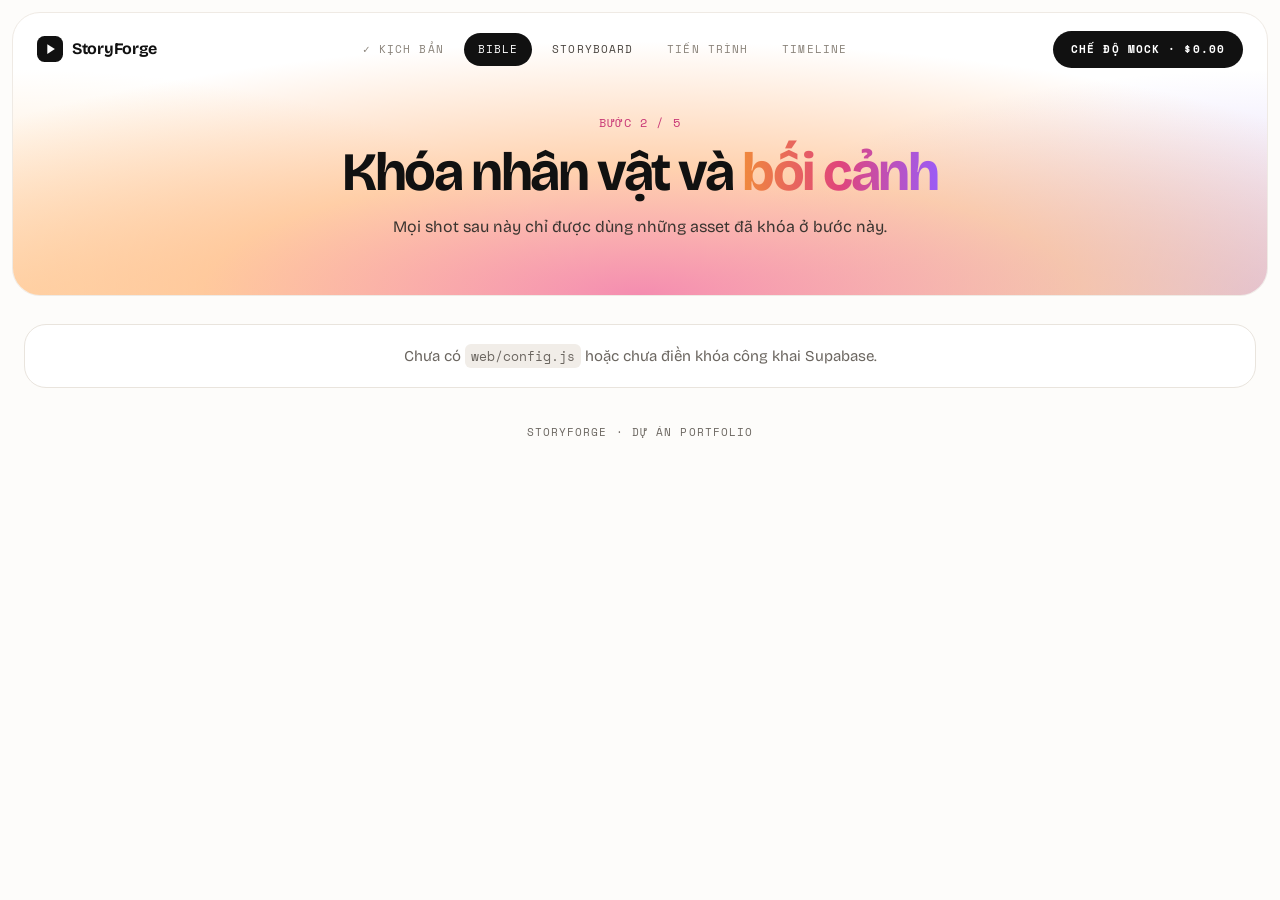
==== web/bible.html @ e64aa0d4 "Add Bible and Storyboard pages Co-Authored-By: Claude Sonnet 5.5 <noreply@anthropic.com>" ====
<!doctype html>
<html lang="vi">
<head>
<meta charset="utf-8">
<meta name="viewport" content="width=device-width, initial-scale=1">
<title>Bible | StoryForge</title>
<link rel="icon" href="data:image/svg+xml,%3Csvg xmlns='http://www.w3.org/2000/svg' viewBox='0 0 24 24'%3E%3Crect width='24' height='24' rx='7' fill='%23111'/%3E%3Cpath d='M9.5 7.5v9l7-4.5z' fill='%23fff'/%3E%3C/svg%3E">
<link rel="preconnect" href="https://fonts.googleapis.com">
<link rel="preconnect" href="https://fonts.gstatic.com" crossorigin>
<link href="https://fonts.googleapis.com/css2?family=Bricolage+Grotesque:opsz,wght@12..96,400;500;600;700&family=Space+Mono:wght@400;700&display=swap" rel="stylesheet">
<link rel="stylesheet" href="styles.css?v=2">
</head>
<body>
<div class="shell">
  <header class="hero app-hero" id="hero"></header>
  <main class="content" id="content" aria-live="polite"><div class="card note-box">Đang tải…</div></main>
  <footer class="mono" style="font-size:11px;text-align:center;padding:36px 0 40px;color:var(--muted)">StoryForge · dự án portfolio</footer>
</div>
<script src="config.js"></script>
<script src="app.js?v=2"></script>
<script>
const TILES = ['linear-gradient(160deg,#F08A3C,#E0457B)', 'linear-gradient(160deg,#E0457B,#9B5CF6)', 'linear-gradient(160deg,#9B5CF6,#4A5FD6)', 'linear-gradient(160deg,#F5948C,#B25FD0)'];

SF.boot({
  active: 'bible', step: 2, pageTitle: 'Bible',
  title: 'Khóa nhân vật và <span class="grad-text">bối cảnh</span>',
  sub: 'Mọi shot sau này chỉ được dùng những asset đã khóa ở bước này.',
}, async (project, root) => {
  const [chars, locs] = await Promise.all([
    SF.query(`characters?project_id=eq.${project.id}&select=*&order=name`),
    SF.query(`locations?project_id=eq.${project.id}&select=*&order=name`),
  ]);
  const e = SF.esc;

  const charCard = (c, i) => `
    <article class="card asset">
      <div class="thumb" style="background:${TILES[i % TILES.length]}" aria-hidden="true">${e(c.name.charAt(0))}</div>
      <div class="body">
        <h3>${e(c.name)}</h3>
        <div class="meta">${e([c.gender, c.age ? c.age + ' tuổi' : ''].filter(Boolean).join(' · '))}</div>
        ${c.appearance ? `<p><b>Ngoại hình:</b> ${e(c.appearance)}</p>` : ''}
        ${c.outfit ? `<p><b>Trang phục:</b> ${e(c.outfit)}</p>` : ''}
        ${(c.accessories || []).length ? `<div class="chips">${c.accessories.map((a) => `<span class="chip">${e(a)}</span>`).join('')}</div>` : ''}
        ${c.voice ? `<p class="meta">Giọng: ${e(c.voice)}</p>` : ''}
      </div>
    </article>`;

  const locCard = (l, i) => `
    <article class="card asset">
      <div class="thumb" style="background:${TILES[(i + 2) % TILES.length]}" aria-hidden="true">${e(l.name.charAt(0))}</div>
      <div class="body">
        <h3>${e(l.name)}</h3>
        ${l.description ? `<p>${e(l.description)}</p>` : ''}
        ${l.lighting ? `<p class="meta">Ánh sáng: ${e(l.lighting)}</p>` : ''}
      </div>
    </article>`;

  root.innerHTML = `
    <div class="summary">
      <span class="chip">Dự án: <b>${e(project.title)}</b></span>
      <span class="chip">${chars.length} nhân vật</span>
      <span class="chip">${locs.length} bối cảnh</span>
    </div>
    <section class="group">
      <h2 class="mono">• Nhân vật</h2>
      <div class="grid">${chars.map(charCard).join('') || '<div class="card note-box">Chưa có nhân vật.</div>'}</div>
    </section>
    <section class="group">
      <h2 class="mono">• Bối cảnh</h2>
      <div class="grid">${locs.map(locCard).join('') || '<div class="card note-box">Chưa có bối cảnh.</div>'}</div>
    </section>`;
});
</script>
</body>
</html>
---- web/styles.css ----
/* StoryForge: nền sáng, gradient cam hồng tím, nút viên thuốc đen. */
:root {
  --bg: #FDFCFA;
  --card: #FFFFFF;
  --ink: #111111;
  --text: #2B2723;
  --muted: #6B6660;
  --line: #E9E4DD;
  --soft: #F1EDE8;
  --pink: #C93A77;
  --green: #1E7F52;
  --amber: #8F5E14;
  --grad: linear-gradient(90deg, #F08A3C, #E0457B, #9B5CF6);
  --font: 'Bricolage Grotesque', system-ui, sans-serif;
  --mono: 'Space Mono', ui-monospace, monospace;
}

* { box-sizing: border-box; }
html { scroll-behavior: smooth; }
body {
  margin: 0;
  background: var(--bg);
  color: var(--ink);
  font-family: var(--font);
  font-size: 15px;
  line-height: 1.5;
}
a { color: inherit; text-decoration: none; }
img, svg { max-width: 100%; }

.mono {
  font-family: var(--mono);
  text-transform: uppercase;
  letter-spacing: .1em;
  font-size: 12px;
}
.eyebrow { color: var(--pink); }
.grad-text {
  background: var(--grad);
  -webkit-background-clip: text;
  background-clip: text;
  color: transparent;
}

/* Nút */
.btn {
  display: inline-flex;
  align-items: center;
  gap: 14px;
  min-height: 44px;
  padding: 0 22px;
  border-radius: 999px;
  border: 0;
  background: var(--soft);
  color: var(--ink);
  font: 700 12px var(--mono);
  text-transform: uppercase;
  letter-spacing: .1em;
  white-space: nowrap;
  cursor: pointer;
}
.btn-dark { background: var(--ink); color: #fff; padding-right: 5px; }
.btn-dark .arrow {
  width: 34px; height: 34px; border-radius: 50%;
  background: #fff; color: var(--ink);
  display: inline-flex; align-items: center; justify-content: center;
  font-size: 15px;
}
.btn-dark.no-arrow { padding-right: 22px; }
.btn:focus-visible, a:focus-visible { outline: 3px solid #9B5CF6; outline-offset: 2px; }

/* Khung trang */
.shell { max-width: 1280px; margin: 0 auto; padding: 12px; }
.hero {
  position: relative;
  overflow: hidden;
  border-radius: 28px;
  border: 1px solid #EFEAE4;
  background: #fff;
}
.topbar {
  position: relative;
  z-index: 2;
  display: flex;
  align-items: center;
  justify-content: space-between;
  gap: 16px;
  padding: 18px 24px;
}
.logo { display: flex; align-items: center; gap: 9px; font-weight: 700; font-size: 16px; letter-spacing: -.3px; }
.logo svg { flex: none; }
.nav { display: flex; gap: 32px; }
.nav a { color: var(--ink); }

.section-title { font-size: clamp(28px, 4.2vw, 48px); line-height: 1.2; font-weight: 600; letter-spacing: -1.8px; }
.card {
  background: var(--card);
  border: 1px solid var(--line);
  border-radius: 22px;
  padding: 20px;
}

@media (max-width: 720px) {
  .nav { display: none; }
  .topbar { padding: 14px 16px; }
}

/* ---------- Trang app (Bible, Storyboard, ...) ---------- */
.app-hero { overflow: hidden; }
.app-bg {
  position: absolute;
  inset: 0;
  background:
    radial-gradient(70% 90% at 50% 100%, #F2709CCC 0%, #FFB47A99 50%, #FFFFFF00 100%),
    radial-gradient(45% 80% at 100% 100%, #9B7BF066 0%, #9B7BF000 100%),
    radial-gradient(45% 80% at 0% 100%, #FFC27A88 0%, #FFC27A00 100%);
}
.steps { position: relative; display: flex; flex-wrap: wrap; justify-content: center; gap: 6px; font-size: 11px; }
.pill { padding: 8px 14px; border-radius: 999px; color: #4A4540; white-space: nowrap; }
.pill.on { background: var(--ink); color: #fff; }
.pill.off { color: #8A837A; cursor: default; }
a.pill:hover { background: #ffffff99; }
.badge-mock { background: var(--ink); color: #fff; padding: 10px 18px; border-radius: 999px; font-weight: 700; font-size: 11px; white-space: nowrap; }
.page-hero { position: relative; text-align: center; padding: 28px 20px 56px; }
.page-hero h1 { margin: 12px 0 0; font-size: clamp(32px, 5vw, 54px); line-height: 1.06; font-weight: 700; letter-spacing: -0.045em; }
.page-hero p { margin: 14px auto 0; max-width: 560px; font-size: 16px; line-height: 1.5; color: #3A3530; }

.content { padding: 28px 12px 0; }
.content h2.mono { color: var(--muted); font-weight: 400; margin: 0 0 14px; }
.grid { display: grid; gap: 16px; grid-template-columns: repeat(auto-fill, minmax(260px, 1fr)); }
.group + .group { margin-top: 36px; }
.note-box { text-align: center; color: var(--muted); }
.note-box.err { color: #B3261E; }
code { font-family: var(--mono); background: var(--soft); padding: 2px 6px; border-radius: 6px; font-size: 13px; }

.badge { display: inline-flex; align-items: center; gap: 6px; padding: 4px 10px; border-radius: 999px; font-size: 12px; font-weight: 500; }
.badge i { width: 6px; height: 6px; border-radius: 50%; background: currentColor; }
.badge.pending { background: #B7791F1F; color: var(--amber); }
.badge.approved { background: #1E9E631F; color: var(--green); }
.badge.failed { background: #D92D201F; color: #B3261E; }

.asset { padding: 12px; display: flex; flex-direction: column; gap: 12px; }
.asset .thumb { height: 150px; border-radius: 14px; display: flex; align-items: flex-end; padding: 12px; color: #fff; font: 700 54px/1 var(--font); letter-spacing: -2px; }
.asset .body { padding: 0 6px 6px; display: flex; flex-direction: column; gap: 6px; }
.asset h3 { margin: 0; font-size: 20px; font-weight: 600; letter-spacing: -.5px; }
.asset .meta { color: var(--muted); font-size: 13px; }
.asset p { margin: 0; font-size: 14px; color: var(--text); }
.chips { display: flex; flex-wrap: wrap; gap: 6px; }
.chip { padding: 3px 10px; border-radius: 999px; background: var(--soft); font-size: 12px; }

.scene-head { display: flex; flex-wrap: wrap; align-items: baseline; gap: 6px 14px; margin-bottom: 14px; }
.scene-head h2 { margin: 0; font-size: 22px; letter-spacing: -.5px; font-weight: 600; }
.scene-head .meta { color: var(--muted); font-size: 13px; }
.shot { padding: 12px; display: flex; flex-direction: column; gap: 10px; }
.shot .frame { aspect-ratio: 16 / 9; border-radius: 14px; overflow: hidden; background: #0A0C11; display: flex; align-items: center; justify-content: center; color: #A39C93; font-size: 13px; }
.shot .frame img { width: 100%; height: 100%; object-fit: cover; display: block; }
.shot .row { display: flex; justify-content: space-between; align-items: center; gap: 8px; padding: 0 6px; }
.shot .row b { font-size: 15px; }
.shot .action { padding: 0 6px; font-size: 14px; color: var(--text); }
.shot .says { padding: 0 6px; font-size: 14px; }
.shot .says b { color: var(--pink); font-weight: 600; }
.shot .foot { padding: 0 6px 6px; color: var(--muted); font-size: 12px; display: flex; flex-wrap: wrap; gap: 4px 14px; }
.summary { display: flex; flex-wrap: wrap; gap: 8px; margin-bottom: 28px; }
.summary .chip { background: #fff; border: 1px solid var(--line); font-size: 13px; padding: 6px 14px; }

@media (max-width: 820px) {
  .topbar { flex-wrap: wrap; }
  .steps { order: 3; width: 100%; }
  .page-hero { padding-bottom: 40px; }
}
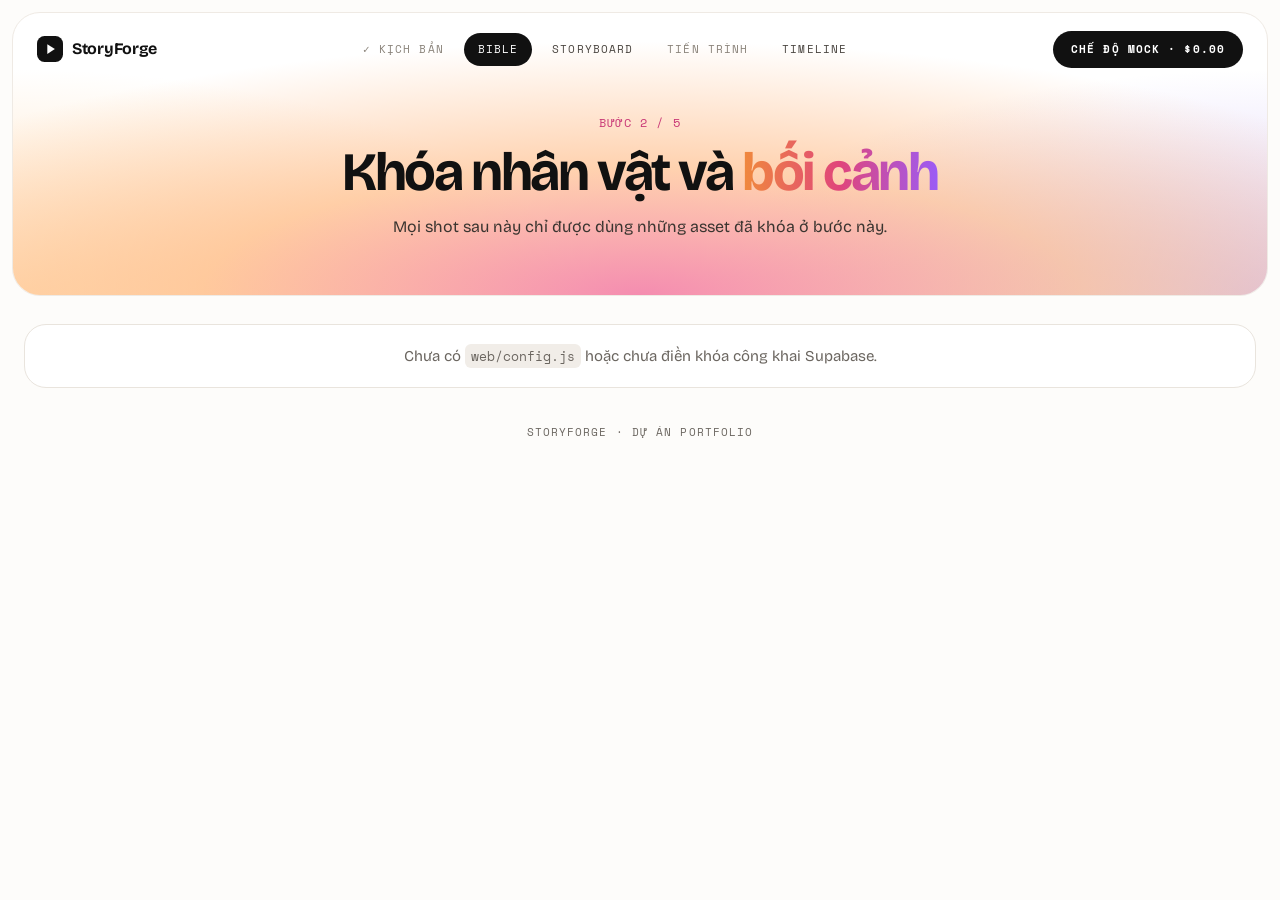
==== commit 2800d5f4: "Add timeline page and render manifest Co-Authored-By: Claude Sonnet 5.5 <noreply@anthropic.com>" ====
--- a/web/bible.html
+++ b/web/bible.html
@@ -17,7 +17,7 @@
   <footer class="mono" style="font-size:11px;text-align:center;padding:36px 0 40px;color:var(--muted)">StoryForge · dự án portfolio</footer>
 </div>
 <script src="config.js"></script>
-<script src="app.js?v=2"></script>
+<script src="app.js?v=3"></script>
 <script>
 const TILES = ['linear-gradient(160deg,#F08A3C,#E0457B)', 'linear-gradient(160deg,#E0457B,#9B5CF6)', 'linear-gradient(160deg,#9B5CF6,#4A5FD6)', 'linear-gradient(160deg,#F5948C,#B25FD0)'];
 
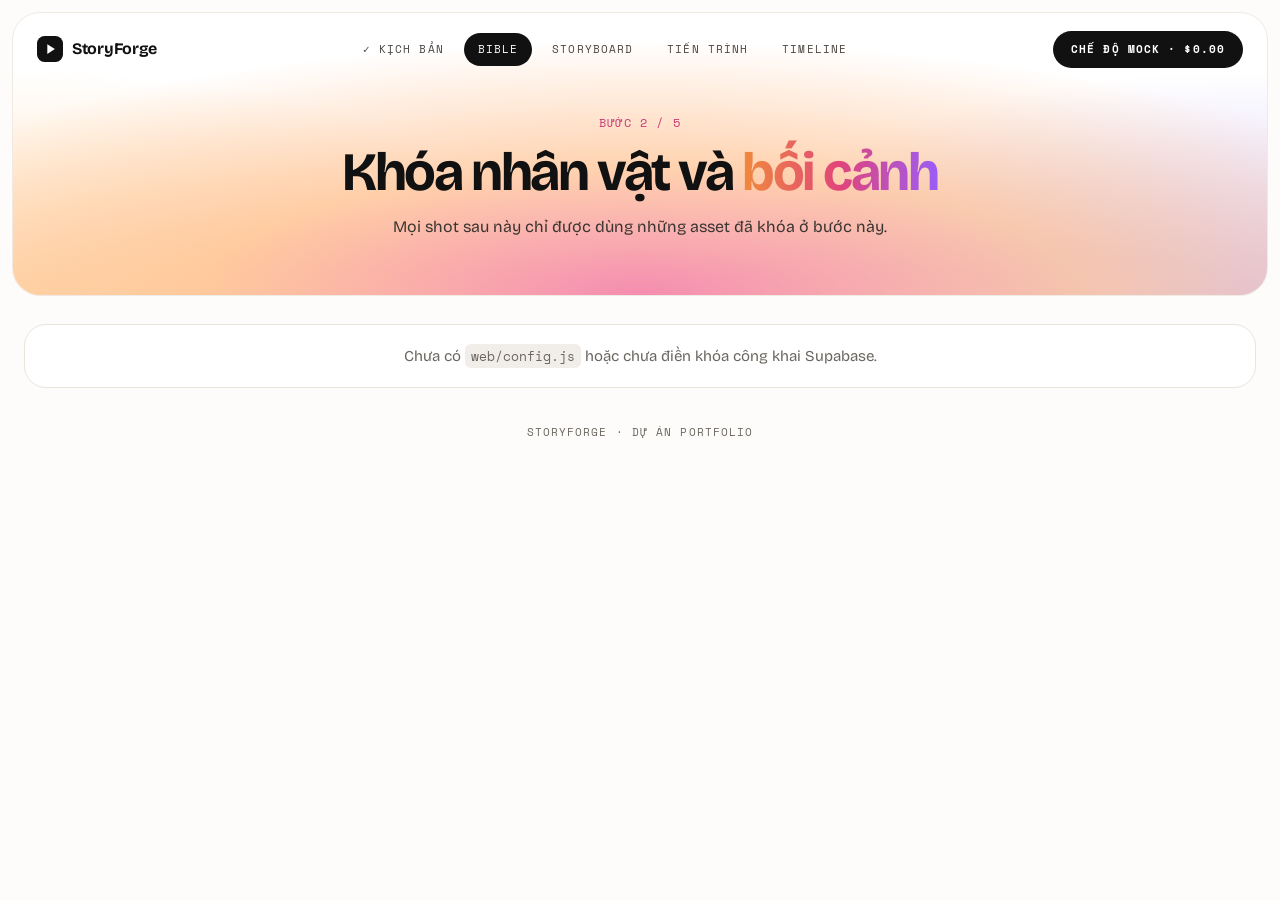
==== commit dee14e6b: "Add script and progress pages with n8n proxy Co-Authored-By: Claude Sonnet 5.5 <noreply@anthropic.co" ====
--- a/web/bible.html
+++ b/web/bible.html
@@ -17,7 +17,7 @@
   <footer class="mono" style="font-size:11px;text-align:center;padding:36px 0 40px;color:var(--muted)">StoryForge · dự án portfolio</footer>
 </div>
 <script src="config.js"></script>
-<script src="app.js?v=3"></script>
+<script src="app.js?v=5"></script>
 <script>
 const TILES = ['linear-gradient(160deg,#F08A3C,#E0457B)', 'linear-gradient(160deg,#E0457B,#9B5CF6)', 'linear-gradient(160deg,#9B5CF6,#4A5FD6)', 'linear-gradient(160deg,#F5948C,#B25FD0)'];
 
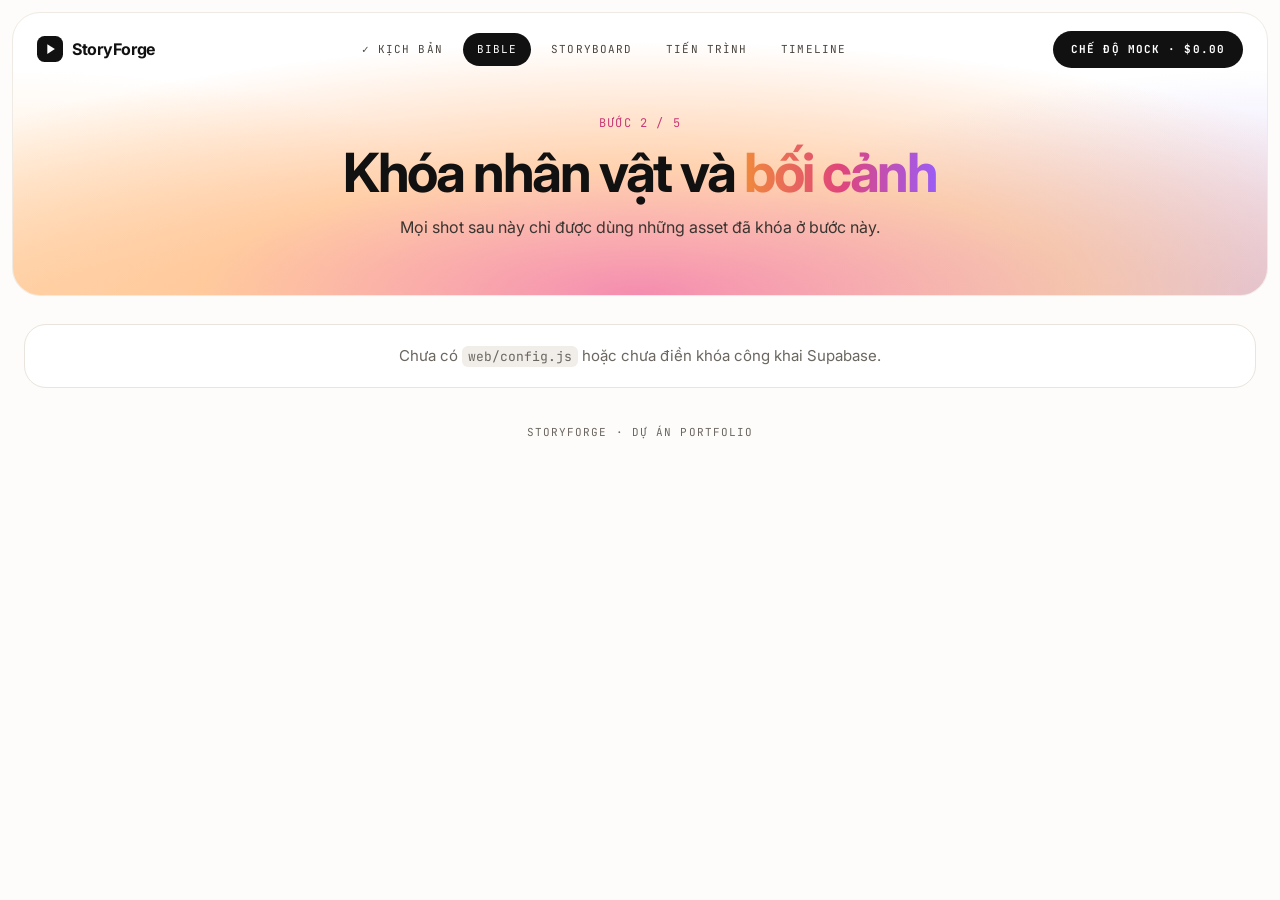
==== commit 9db41291: "Add canvas, shot pack extras, video adapter, landing hero demo and new fonts - Canvas page: dark ful" ====
--- a/web/bible.html
+++ b/web/bible.html
@@ -7,8 +7,28 @@
 <link rel="icon" href="data:image/svg+xml,%3Csvg xmlns='http://www.w3.org/2000/svg' viewBox='0 0 24 24'%3E%3Crect width='24' height='24' rx='7' fill='%23111'/%3E%3Cpath d='M9.5 7.5v9l7-4.5z' fill='%23fff'/%3E%3C/svg%3E">
 <link rel="preconnect" href="https://fonts.googleapis.com">
 <link rel="preconnect" href="https://fonts.gstatic.com" crossorigin>
-<link href="https://fonts.googleapis.com/css2?family=Bricolage+Grotesque:opsz,wght@12..96,400;500;600;700&family=Space+Mono:wght@400;700&display=swap" rel="stylesheet">
+<link href="https://fonts.googleapis.com/css2?family=Inter:wght@400;500;600;700&family=JetBrains+Mono:wght@400;500;700&display=swap" rel="stylesheet">
 <link rel="stylesheet" href="styles.css?v=2">
+<style>
+  .asset .thumb.photo { padding: 0; height: 230px; overflow: hidden; background: #E9E4DD; }
+  .asset .thumb.photo img { width: 100%; height: 100%; object-fit: cover; object-position: 50% 20%; display: block; }
+  .asset-actions { padding: 2px 6px 6px; }
+  .btn.sm { min-height: 36px; padding: 0 16px; font-size: 11px; }
+  .btn[disabled] { opacity: .5; cursor: not-allowed; }
+  .btn.busy { cursor: wait; opacity: 1; }
+  .toolbar { display: flex; flex-wrap: wrap; gap: 12px; align-items: center; justify-content: space-between; margin-bottom: 14px; }
+  .toolbar h2 { margin: 0 !important; }
+  .notice { margin-bottom: 20px; padding: 14px 16px; border-radius: 14px; font-size: 14px; }
+  .notice.ok { background: #1E9E631F; color: var(--green); }
+  .notice.err { background: #D92D201A; color: #B3261E; }
+  .spin { display: inline-block; width: 11px; height: 11px; border: 2px solid currentColor; border-right-color: transparent; border-radius: 50%; animation: sp .8s linear infinite; vertical-align: -1px; margin-right: 6px; }
+  @keyframes sp { to { transform: rotate(360deg); } }
+  @media (prefers-reduced-motion: reduce) { .spin { animation: none; } }
+  .props { display: flex; flex-direction: column; gap: 8px; margin: 8px 0; }
+  .prop-row { display: flex; align-items: center; gap: 8px; flex-wrap: wrap; }
+  .prop-thumb { width: 44px; height: 44px; border-radius: 10px; object-fit: cover; border: 1px solid var(--line); background: #F3EEE8; }
+  .prop-thumb.empty { display: inline-block; border-style: dashed; }
+</style>
 </head>
 <body>
 <div class="shell">
@@ -26,22 +46,62 @@
   title: 'Khóa nhân vật và <span class="grad-text">bối cảnh</span>',
   sub: 'Mọi shot sau này chỉ được dùng những asset đã khóa ở bước này.',
 }, async (project, root) => {
-  const [chars, locs] = await Promise.all([
-    SF.query(`characters?project_id=eq.${project.id}&select=*&order=name`),
-    SF.query(`locations?project_id=eq.${project.id}&select=*&order=name`),
-  ]);
+  // Chân dung nằm trong output/<project>/images/char-<slug>.jpg: nếu file có (kể cả ảnh tải lên) thì hiện,
+  // kèm ngày sửa file để trình duyệt không giữ ảnh cũ.
+  const loadChars = async () => {
+    const list = await SF.query(`characters?project_id=eq.${project.id}&select=*&order=name`);
+    await Promise.all(list.map(async (c) => {
+      try {
+        const url = `output/${project.id}/images/char-${c.slug}.jpg`;
+        const r = await fetch(url, { method: 'HEAD', cache: 'no-store' });
+        if (r.ok) c.portrait_url = `${url}?v=${Date.parse(r.headers.get('last-modified') || '') || 1}`;
+      } catch { /* giữ giá trị trong cơ sở dữ liệu */ }
+      // Ảnh phụ kiện: output/<project>/props/<slug>-<số thứ tự>.jpg
+      c._props = {};
+      await Promise.all((c.accessories || []).map(async (_, k) => {
+        try {
+          const url = `output/${project.id}/props/${c.slug}-${k + 1}.jpg`;
+          const r = await fetch(url, { method: 'HEAD', cache: 'no-store' });
+          if (r.ok) c._props[k] = `${url}?v=${Date.parse(r.headers.get('last-modified') || '') || 1}`;
+        } catch { /* chưa có ảnh */ }
+      }));
+    }));
+    return list;
+  };
+  let chars = await loadChars();
+  const locs = await SF.query(`locations?project_id=eq.${project.id}&select=*&order=name`);
   const e = SF.esc;
+  const busy = new Set(); // 'all' hoặc slug nhân vật đang tạo chân dung
+  let notice = null;
+  const spin = '<span class="spin" aria-hidden="true"></span>';
 
   const charCard = (c, i) => `
     <article class="card asset">
-      <div class="thumb" style="background:${TILES[i % TILES.length]}" aria-hidden="true">${e(c.name.charAt(0))}</div>
+      ${c.portrait_url
+        ? `<div class="thumb photo"><img src="${e(c.portrait_url)}" alt="Chân dung ${e(c.name)}" loading="lazy"></div>`
+        : `<div class="thumb" style="background:${TILES[i % TILES.length]}" aria-hidden="true">${e(c.name.charAt(0))}</div>`}
       <div class="body">
         <h3>${e(c.name)}</h3>
         <div class="meta">${e([c.gender, c.age ? c.age + ' tuổi' : ''].filter(Boolean).join(' · '))}</div>
         ${c.appearance ? `<p><b>Ngoại hình:</b> ${e(c.appearance)}</p>` : ''}
         ${c.outfit ? `<p><b>Trang phục:</b> ${e(c.outfit)}</p>` : ''}
-        ${(c.accessories || []).length ? `<div class="chips">${c.accessories.map((a) => `<span class="chip">${e(a)}</span>`).join('')}</div>` : ''}
+        ${(c.accessories || []).length ? `<div class="props">${c.accessories.map((a, k) => `
+          <div class="prop-row">
+            ${c._props[k] ? `<img class="prop-thumb" src="${e(c._props[k])}" alt="Ảnh phụ kiện ${e(a)}" loading="lazy">` : '<span class="prop-thumb empty" aria-hidden="true"></span>'}
+            <span class="chip">${e(a)}</span>
+            <label class="btn sm ${busy.has(`pr-${c.slug}-${k}`) ? 'busy' : ''}" style="cursor:pointer" title="Tải ảnh chụp cận phụ kiện này để khóa hình dạng giữa các shot">
+              ${busy.has(`pr-${c.slug}-${k}`) ? spin + 'Đang tải' : (c._props[k] ? 'Đổi ảnh' : 'Tải ảnh phụ kiện')}
+              <input type="file" accept="image/jpeg,image/png,image/webp" data-prop="${e(c.slug)}|${k + 1}" hidden ${busy.size ? 'disabled' : ''}>
+            </label>
+          </div>`).join('')}</div>` : ''}
         ${c.voice ? `<p class="meta">Giọng: ${e(c.voice)}</p>` : ''}
+      </div>
+      <div class="asset-actions">
+        <label class="btn btn-dark no-arrow sm ${busy.has('up-' + c.slug) ? 'busy' : ''}" style="cursor:pointer" title="Tải ảnh chân dung bạn tự tạo (ví dụ bằng Google Flow) lên thay chân dung này">
+          ${busy.has('up-' + c.slug) ? spin + 'Đang tải' : 'Tải ảnh lên'}
+          <input type="file" accept="image/jpeg,image/png,image/webp" data-upload="${e(c.slug)}" hidden ${busy.size ? 'disabled' : ''}>
+        </label>
+        <button class="btn sm ${busy.has(c.slug) ? 'busy' : ''}" type="button" data-portrait="${e(c.slug)}" aria-label="${c.portrait_url ? 'Tạo lại' : 'Tạo'} chân dung ${e(c.name)}" ${busy.size ? 'disabled' : ''}>${busy.has(c.slug) ? spin + 'Đang tạo' : (c.portrait_url ? 'Tạo lại chân dung' : 'Tạo chân dung')}</button>
       </div>
     </article>`;
 
@@ -55,20 +115,99 @@
       </div>
     </article>`;
 
-  root.innerHTML = `
-    <div class="summary">
-      <span class="chip">Dự án: <b>${e(project.title)}</b></span>
-      <span class="chip">${chars.length} nhân vật</span>
-      <span class="chip">${locs.length} bối cảnh</span>
-    </div>
-    <section class="group">
-      <h2 class="mono">• Nhân vật</h2>
-      <div class="grid">${chars.map(charCard).join('') || '<div class="card note-box">Chưa có nhân vật.</div>'}</div>
-    </section>
-    <section class="group">
-      <h2 class="mono">• Bối cảnh</h2>
-      <div class="grid">${locs.map(locCard).join('') || '<div class="card note-box">Chưa có bối cảnh.</div>'}</div>
-    </section>`;
+  function draw() {
+    const withPortrait = chars.filter((c) => c.portrait_url).length;
+    root.innerHTML = `
+      <div class="summary">
+        <span class="chip">Dự án: <b>${e(project.title)}</b></span>
+        <span class="chip">${chars.length} nhân vật</span>
+        <span class="chip">${withPortrait}/${chars.length} có chân dung</span>
+        <span class="chip">${locs.length} bối cảnh</span>
+      </div>
+      ${notice ? `<div class="notice ${notice.ok ? 'ok' : 'err'}" role="status">${e(notice.text)}</div>` : ''}
+      <section class="group">
+        <div class="toolbar">
+          <h2 class="mono">• Nhân vật</h2>
+          <button class="btn btn-dark no-arrow sm ${busy.has('all') ? 'busy' : ''}" type="button" data-portrait="all" ${busy.size ? 'disabled' : ''}>${busy.has('all') ? spin + 'Đang tạo chân dung (khoảng 30 giây)' : 'Tạo chân dung cho tất cả'}</button>
+        </div>
+        <div class="grid">${chars.map(charCard).join('') || '<div class="card note-box">Chưa có nhân vật.</div>'}</div>
+      </section>
+      <section class="group">
+        <h2 class="mono">• Bối cảnh</h2>
+        <div class="grid">${locs.map(locCard).join('') || '<div class="card note-box">Chưa có bối cảnh.</div>'}</div>
+      </section>`;
+  }
+
+  async function makePortraits(which) {
+    busy.add(which); notice = null; draw();
+    try {
+      const body = { project_id: project.id };
+      if (which !== 'all') body.character_slug = which;
+      const res = await fetch('api/storyforge-portraits', {
+        method: 'POST', headers: { 'Content-Type': 'application/json' }, body: JSON.stringify(body),
+      });
+      const text = await res.text();
+      let d; try { d = JSON.parse(text); } catch { d = null; }
+      if (!res.ok || !d) throw new Error(`workflow báo lỗi (${res.status}), xem tab Executions trong n8n`);
+      notice = { ok: true, text: `Đã tạo chân dung cho ${d.count} nhân vật. Các shot tạo sau sẽ dùng chân dung này làm ảnh tham chiếu.` };
+    } catch (err) {
+      notice = { ok: false, text: `Không tạo được chân dung: ${err.message}.` };
+    }
+    busy.delete(which);
+    try { chars = await loadChars(); } catch { /* giữ dữ liệu cũ */ }
+    draw();
+  }
+
+  async function uploadPortrait(slug, file) {
+    const key = 'up-' + slug;
+    busy.add(key); notice = null; draw();
+    try {
+      const res = await fetch('api/portrait', {
+        method: 'POST', headers: { 'X-Project': project.id, 'X-Char': slug, 'Content-Type': 'application/octet-stream' }, body: file,
+      });
+      const d = await res.json().catch(() => ({}));
+      if (!res.ok) throw new Error(d.error || `lỗi ${res.status}`);
+      notice = { ok: true, text: 'Đã thay chân dung. Các shot tạo sau sẽ dùng ảnh này làm ảnh tham chiếu.' };
+    } catch (err) {
+      notice = { ok: false, text: `Không tải được ảnh: ${err.message}.` };
+    }
+    busy.delete(key);
+    try { chars = await loadChars(); } catch { /* giữ dữ liệu cũ */ }
+    draw();
+  }
+
+  root.addEventListener('click', (ev) => {
+    const b = ev.target.closest('[data-portrait]');
+    if (b && !b.disabled && !busy.size) makePortraits(b.dataset.portrait);
+  });
+  async function uploadProp(slug, item, file) {
+    const key = `pr-${slug}-${item - 1}`;
+    busy.add(key); notice = null; draw();
+    try {
+      const res = await fetch('api/prop', {
+        method: 'POST', headers: { 'X-Project': project.id, 'X-Char': slug, 'X-Item': String(item), 'Content-Type': 'application/octet-stream' }, body: file,
+      });
+      const d = await res.json().catch(() => ({}));
+      if (!res.ok) throw new Error(d.error || `lỗi ${res.status}`);
+      notice = { ok: true, text: 'Đã lưu ảnh phụ kiện. Trang Gói shot sẽ nhắc đính kèm ảnh này ở các shot có nhân vật đó.' };
+    } catch (err) {
+      notice = { ok: false, text: `Không tải được ảnh phụ kiện: ${err.message}.` };
+    }
+    busy.delete(key);
+    try { chars = await loadChars(); } catch { /* giữ dữ liệu cũ */ }
+    draw();
+  }
+
+  root.addEventListener('change', (ev) => {
+    const input = ev.target.closest('[data-upload]');
+    if (input && input.files[0] && !busy.size) return uploadPortrait(input.dataset.upload, input.files[0]);
+    const prop = ev.target.closest('[data-prop]');
+    if (prop && prop.files[0] && !busy.size) {
+      const [slug, item] = prop.dataset.prop.split('|');
+      uploadProp(slug, Number(item), prop.files[0]);
+    }
+  });
+  draw();
 });
 </script>
 </body>
--- a/web/styles.css
+++ b/web/styles.css
@@ -1,4 +1,4 @@
-/* StoryForge: nền sáng, gradient cam hồng tím, nút viên thuốc đen. */
+/* StoryForge: nền sáng, gradient cam hồng tím, nút viên thuốc đen. Chữ: Inter (giao diện) và JetBrains Mono (nhãn). */
 :root {
   --bg: #FDFCFA;
   --card: #FFFFFF;
@@ -11,8 +11,8 @@
   --green: #1E7F52;
   --amber: #8F5E14;
   --grad: linear-gradient(90deg, #F08A3C, #E0457B, #9B5CF6);
-  --font: 'Bricolage Grotesque', system-ui, sans-serif;
-  --mono: 'Space Mono', ui-monospace, monospace;
+  --font: 'Inter', system-ui, -apple-system, 'Segoe UI', sans-serif;
+  --mono: 'JetBrains Mono', ui-monospace, 'SF Mono', Menlo, monospace;
 }
 
 * { box-sizing: border-box; }
@@ -24,6 +24,8 @@
   font-family: var(--font);
   font-size: 15px;
   line-height: 1.5;
+  -webkit-font-smoothing: antialiased;
+  text-rendering: optimizeLegibility;
 }
 a { color: inherit; text-decoration: none; }
 img, svg { max-width: 100%; }
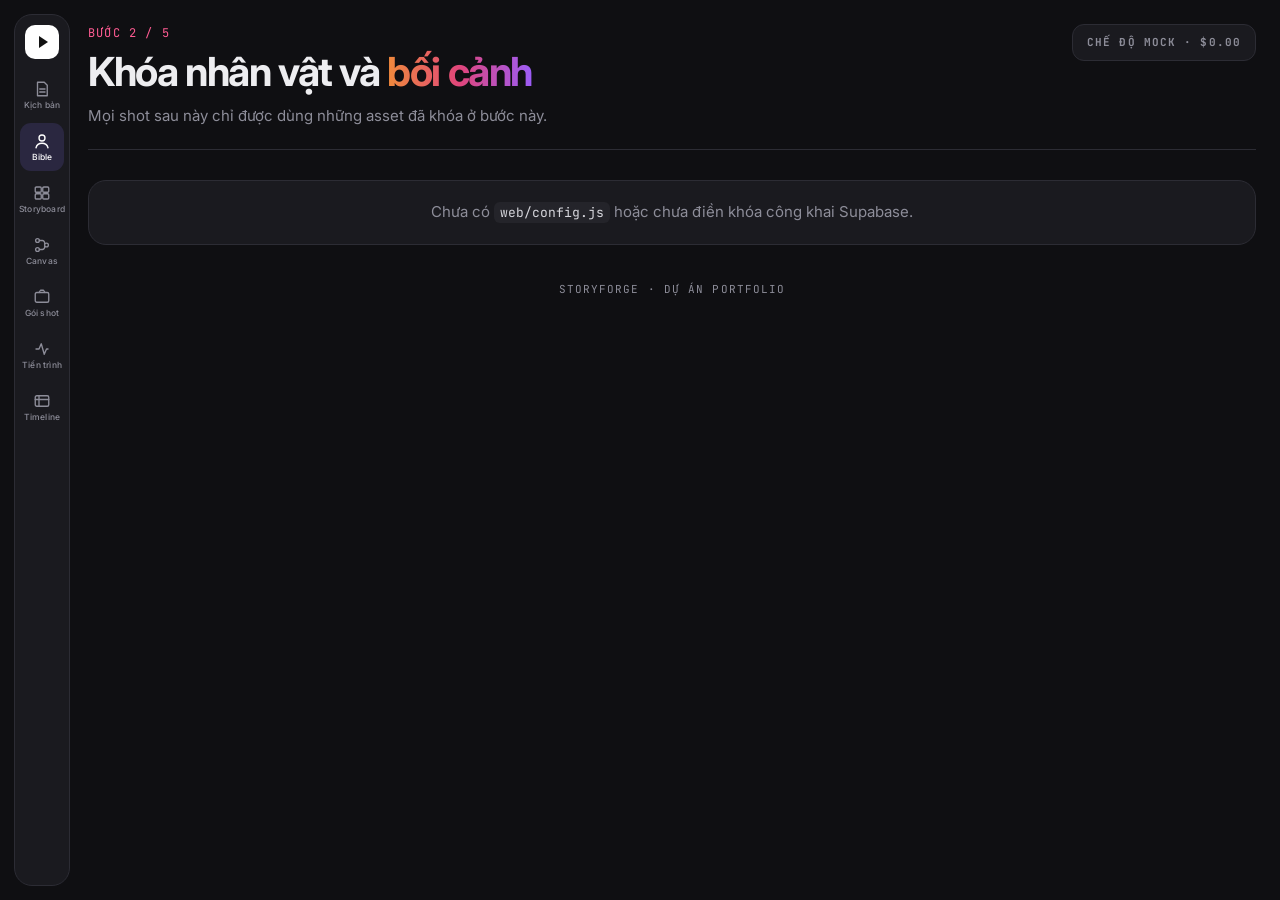
==== commit 9e78095a: "Unify all app pages on the dark shell with left rail and zone headers - Shared dark tokens (body.app" ====
--- a/web/bible.html
+++ b/web/bible.html
@@ -17,7 +17,7 @@
   .btn[disabled] { opacity: .5; cursor: not-allowed; }
   .btn.busy { cursor: wait; opacity: 1; }
   .toolbar { display: flex; flex-wrap: wrap; gap: 12px; align-items: center; justify-content: space-between; margin-bottom: 14px; }
-  .toolbar h2 { margin: 0 !important; }
+  .toolbar .zhead { margin: 0; flex: 1 1 360px; }
   .notice { margin-bottom: 20px; padding: 14px 16px; border-radius: 14px; font-size: 14px; }
   .notice.ok { background: #1E9E631F; color: var(--green); }
   .notice.err { background: #D92D201A; color: #B3261E; }
@@ -127,13 +127,13 @@
       ${notice ? `<div class="notice ${notice.ok ? 'ok' : 'err'}" role="status">${e(notice.text)}</div>` : ''}
       <section class="group">
         <div class="toolbar">
-          <h2 class="mono">• Nhân vật</h2>
+          ${SF.zoneHead('char', 'Nhân vật', 'Khóa khuôn mặt, làm ảnh tham chiếu', chars.length)}
           <button class="btn btn-dark no-arrow sm ${busy.has('all') ? 'busy' : ''}" type="button" data-portrait="all" ${busy.size ? 'disabled' : ''}>${busy.has('all') ? spin + 'Đang tạo chân dung (khoảng 30 giây)' : 'Tạo chân dung cho tất cả'}</button>
         </div>
         <div class="grid">${chars.map(charCard).join('') || '<div class="card note-box">Chưa có nhân vật.</div>'}</div>
       </section>
       <section class="group">
-        <h2 class="mono">• Bối cảnh</h2>
+        ${SF.zoneHead('loc', 'Bối cảnh', 'Khóa nơi diễn ra câu chuyện', locs.length)}
         <div class="grid">${locs.map(locCard).join('') || '<div class="card note-box">Chưa có bối cảnh.</div>'}</div>
       </section>`;
   }
--- a/web/styles.css
+++ b/web/styles.css
@@ -170,3 +170,71 @@
   .steps { order: 3; width: 100%; }
   .page-hero { padding-bottom: 40px; }
 }
+
+
+/* ===== Giao diện app (mọi trang trong): tông tối, thanh điều hướng bên trái. Trang chủ giữ nền sáng. ===== */
+body.app {
+  --bg: #0F0F12; --card: #1A1A1F; --card2: #202026; --ink: #EDEDF0; --text: #D6D6DC; --muted: #8D8D99; --line: #2C2C34; --soft: #24242A;
+  --pink: #FF5C93; --green: #3DD68C; --amber: #F2B34A; --red: #FF7A9C; --btn: #F4F4F6; --btn-t: #111; --accent: #8B7CF6;
+  --c-char: #FF5C93; --c-prop: #FFA0C4; --c-loc: #35D0BA; --c-shot: #9C8CFF; --c-film: #FFB84D;
+  background: var(--bg); color: var(--ink); color-scheme: dark;
+}
+body.app .shell { max-width: 1360px; margin: 0 auto; padding: 18px 24px 48px 88px; }
+body.app .hero, body.app .app-hero { background: none; border: 0; border-radius: 0; overflow: visible; }
+body.app .app-bg, body.app .page-hero, body.app .topbar { display: none; }
+body.app .btn { background: var(--soft); color: var(--ink); }
+body.app .btn:hover { background: #2C2C34; }
+body.app .btn-dark { background: var(--btn); color: var(--btn-t); }
+body.app .btn-dark .arrow { background: var(--btn-t); color: var(--btn); }
+body.app .btn:focus-visible, body.app a:focus-visible { outline-color: var(--accent); }
+body.app .card { background: var(--card); border-color: var(--line); border-radius: 18px; }
+body.app .summary .chip { background: var(--card); border-color: var(--line); color: var(--text); }
+body.app .chip { background: var(--soft); color: var(--text); }
+body.app code { background: var(--soft); color: var(--text); }
+body.app .note-box.err { color: var(--red); }
+body.app .badge.failed { color: var(--red); background: #FF7A9C22; }
+body.app .badge.pending { color: var(--amber); background: #F2B34A22; }
+body.app .badge.approved { color: var(--green); background: #3DD68C22; }
+body.app .shot .frame { background: #09090B; }
+body.app .asset .thumb { border-radius: 12px; }
+
+/* Đầu trang gọn, căn trái */
+.apphead { display: flex; align-items: flex-start; justify-content: space-between; gap: 20px; padding: 6px 0 22px; border-bottom: 1px solid var(--line); margin-bottom: 8px; }
+.ah-main .eyebrow { color: var(--pink); }
+.apphead h1 { margin: 8px 0 0; font-size: clamp(26px, 3.4vw, 40px); line-height: 1.1; font-weight: 700; letter-spacing: -0.035em; color: var(--ink); }
+.apphead p { margin: 10px 0 0; max-width: 640px; font-size: 15px; line-height: 1.55; color: var(--muted); }
+.apphead .badge-mock { flex: none; background: var(--card); border: 1px solid var(--line); color: var(--muted); padding: 9px 14px; border-radius: 12px; font-size: 11px; }
+body.app .content { padding: 22px 0 0; }
+body.app .content h2.mono { color: var(--muted); }
+
+/* Thanh điều hướng bên trái */
+.rail { position: fixed; left: 14px; top: 14px; bottom: 14px; width: 56px; z-index: 20; display: flex; flex-direction: column; gap: 4px; align-items: center; padding: 10px 0; overflow-y: auto;
+  background: var(--card); border: 1px solid var(--line); border-radius: 18px; }
+.rail a { width: 44px; min-height: 48px; display: flex; flex-direction: column; align-items: center; justify-content: center; gap: 3px; border-radius: 11px; color: var(--muted); font-size: 8.5px; font-weight: 500; letter-spacing: .02em; text-align: center; line-height: 1.1; }
+.rail a:hover { background: var(--soft); color: var(--ink); }
+.rail a.on { background: #2A2740; color: #fff; }
+.rail svg { width: 18px; height: 18px; flex: none; }
+.rail a.logo { width: 34px; min-height: 34px; height: 34px; border-radius: 10px; background: #fff; margin-bottom: 8px; flex: none; }
+.rail a.logo::after { content: ""; border-left: 9px solid #111; border-top: 6px solid transparent; border-bottom: 6px solid transparent; margin-left: 3px; }
+.rail a.logo:hover { background: #fff; }
+
+@media (max-width: 820px) {
+  body.app .shell { padding: 12px 14px 40px; }
+  .rail { position: sticky; top: 8px; left: auto; bottom: auto; width: auto; height: 58px; flex-direction: row; justify-content: flex-start; padding: 6px 10px; margin-bottom: 14px; overflow-x: auto; overflow-y: hidden; }
+  .rail a.logo { margin: 0 6px 0 0; }
+  .apphead { flex-direction: column; }
+}
+
+/* Tiêu đề vùng và các chỉnh riêng cho nền tối */
+.zhead { display: flex; align-items: center; gap: 12px; padding: 10px 14px; margin: 0 0 14px; border-radius: 14px; background: var(--zc); color: #121216; }
+.zhead .zi { width: 30px; height: 30px; border-radius: 9px; background: rgba(0,0,0,.18); display: grid; place-items: center; flex: none; }
+.zhead .zi svg { width: 18px; height: 18px; }
+.zhead .zt { display: flex; flex-direction: column; min-width: 0; line-height: 1.2; }
+.zhead .zt b { font: 700 14px var(--mono); letter-spacing: .08em; text-transform: uppercase; }
+.zhead .zt i { font-style: normal; font-size: 12px; opacity: .8; }
+.zhead em { margin-left: auto; font: 700 13px var(--mono); font-style: normal; background: rgba(0,0,0,.2); border-radius: 999px; padding: 2px 11px; }
+body.app .notice.err { color: var(--red); background: #FF7A9C22; }
+body.app .notice.ok { color: var(--green); background: #3DD68C22; }
+body.app .asset .thumb.photo, body.app .prop-thumb { background: var(--soft); }
+body.app .shot .frame { color: var(--muted); }
+body.app .group + .group { margin-top: 40px; }
